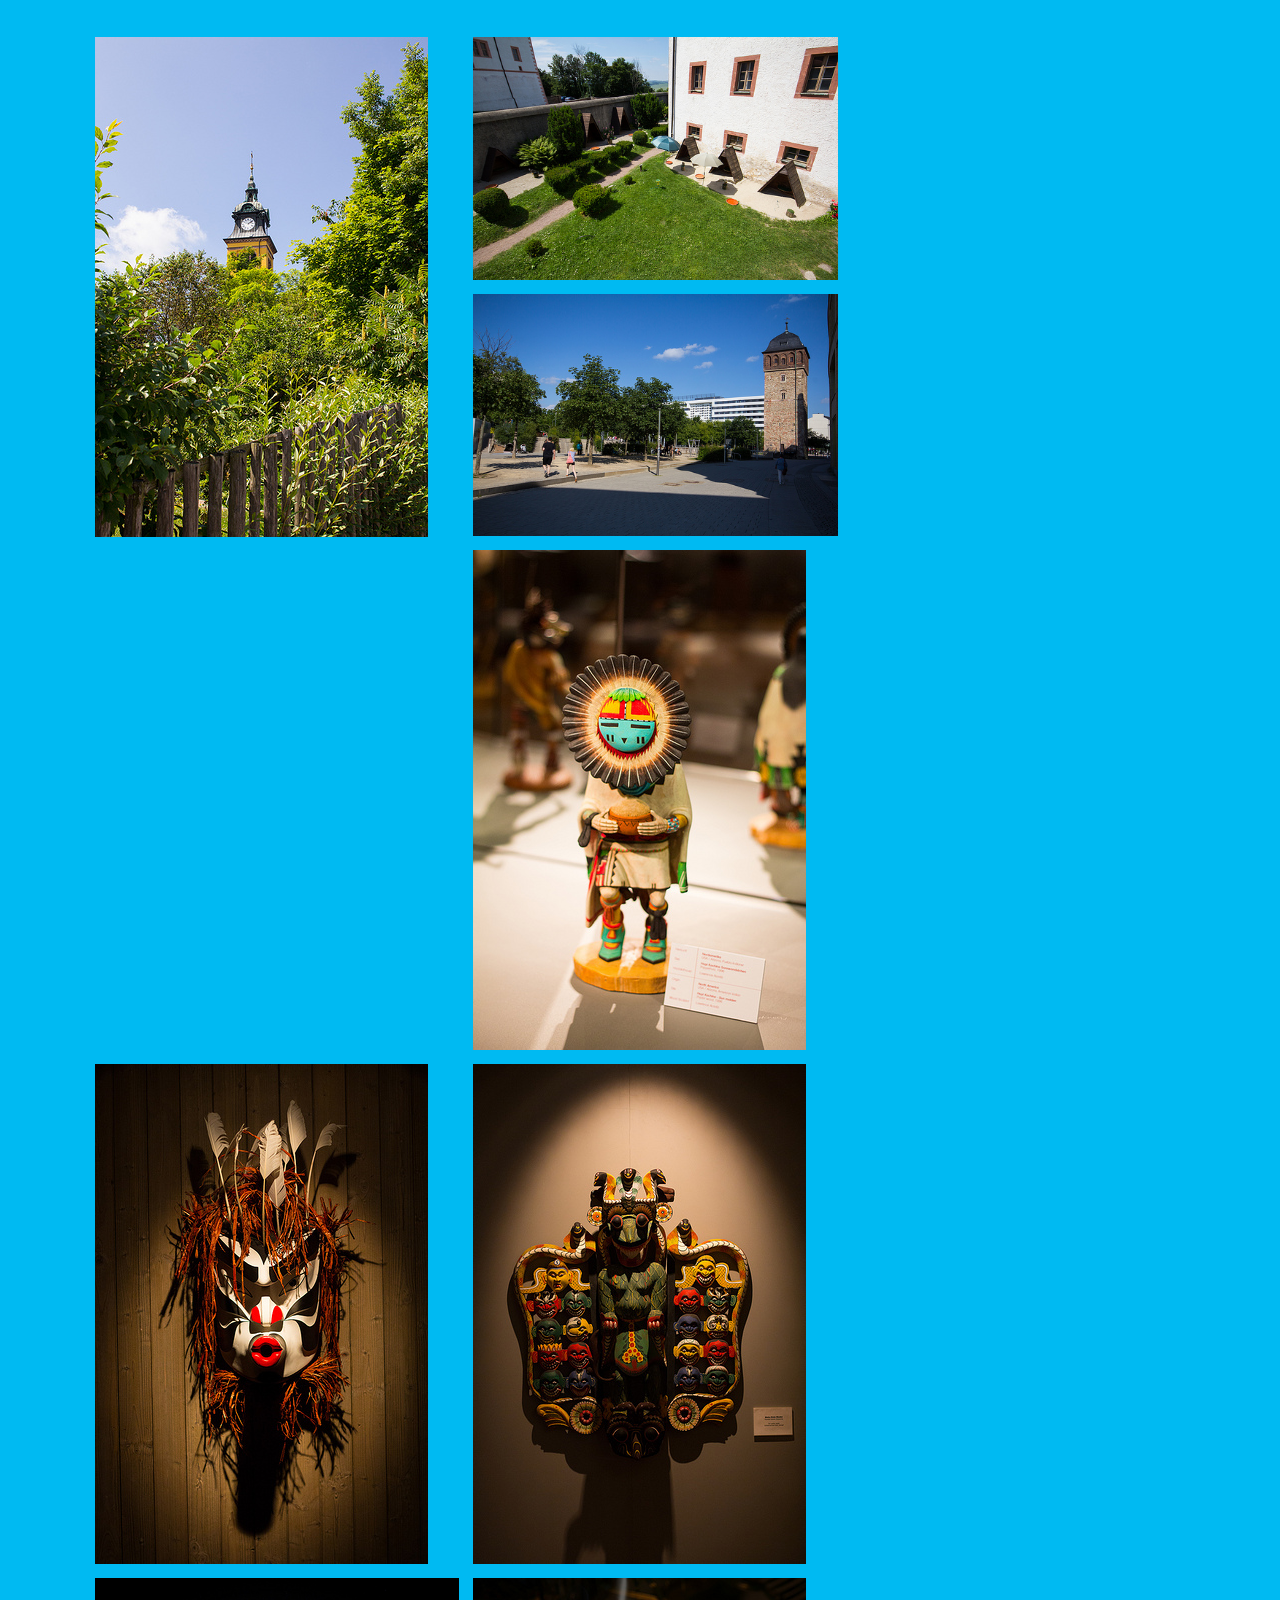
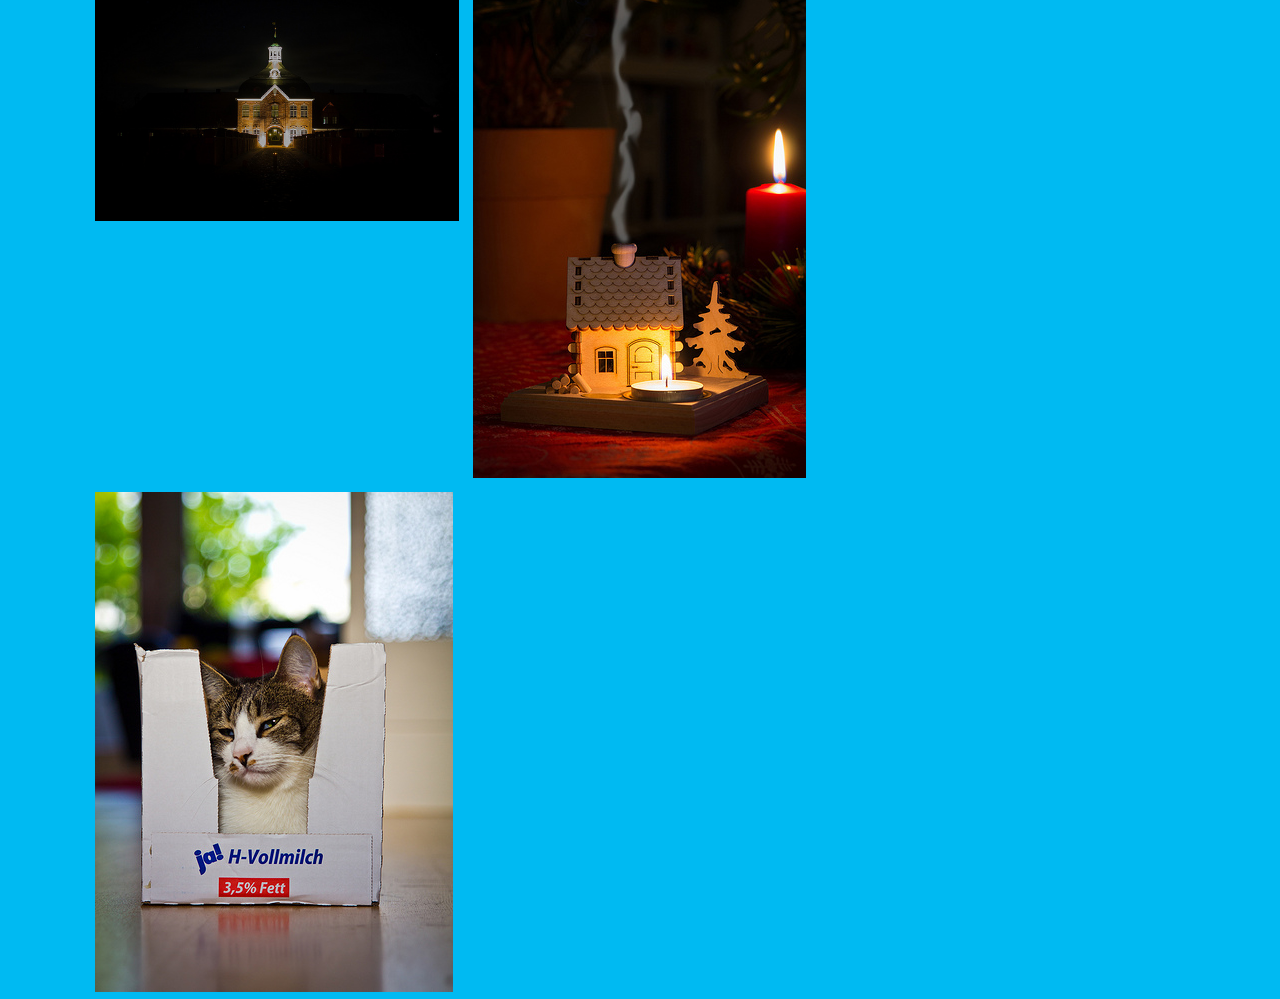
==== masonry/index.html @ 2b60f6bb "Try something with masonry" ====
<!DOCTYPE html>
<html>
<head>
    <meta charset="UTF-8" />
    <meta http-equiv="X-UA-Compatible" content="IE=edge,chrome=1">
    <meta name="viewport" content="width=device-width, initial-scale=1.0">
    <title>This is a Masonry Test</title>
    <link rel="stylesheet" type="text/css" href="css/masonry.css">
    <script type="text/javascript" src="js/masonry.pkgd.js"></script>
    <script type="text/javascript">
        var msnry = new Masonry( '#grid', {
            // options
            columnWidth: 200,
            itemSelector: '.item'
        });
    </script>
</head>
<body>
<ul class="grid" id="grid">
    <li class="item"><img src="img/pic1.jpg" /></li>
    <li class="item"><img src="img/pic2.jpg" /></li>
    <li class="item"><img src="img/pic3.jpg" /></li>
    <li class="item"><img src="img/pic4.jpg" /></li>
    <li class="item"><img src="img/pic5.jpg" /></li>
    <li class="item"><img src="img/pic6.jpg" /></li>
    <li class="item"><img src="img/pic7.jpg" /></li>
    <li class="item"><img src="img/pic8.jpg" /></li>
    <li class="item"><img src="img/pic9.jpg" /></li>
</ul>
</body>
</html>
---- masonry/css/masonry.css ----
body {
    background: #00baf2;
}


.grid {
    max-width: 69em;
    list-style: none;
    margin: 30px auto;
    padding: 0;
}

.grid li {
    display: block;
    float: left;
    padding: 7px;
    width: 33%;
}

.grid li img {
    outline: none;
    border: none;
    display: block;
    max-width: 100%;
}
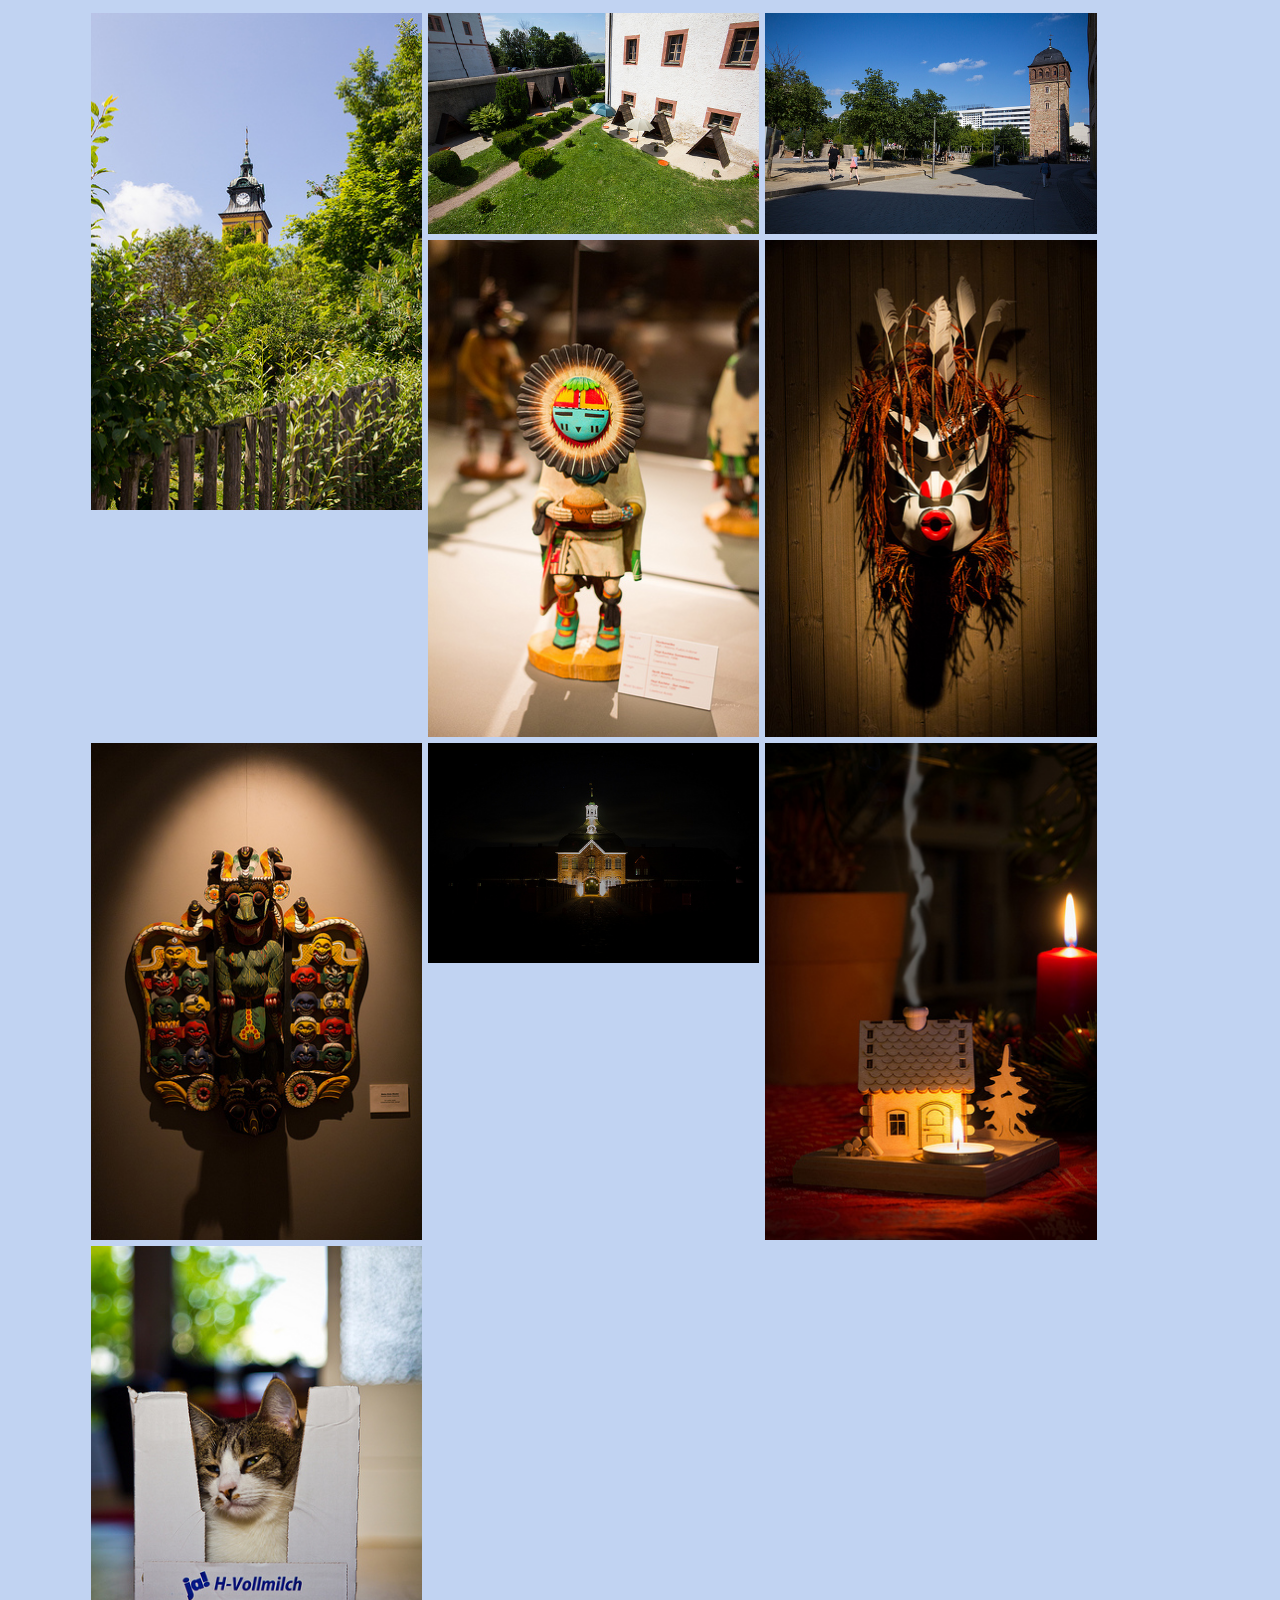
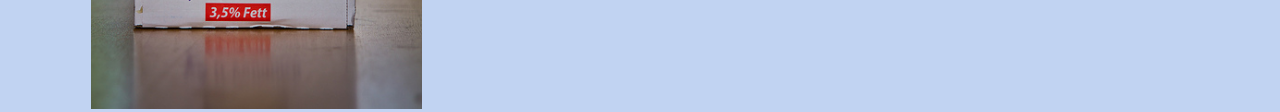
==== commit 0003909a: "Masonry better layout but no sorting" ====
--- a/masonry/index.html
+++ b/masonry/index.html
@@ -8,7 +8,8 @@
     <link rel="stylesheet" type="text/css" href="css/masonry.css">
     <script type="text/javascript" src="js/masonry.pkgd.js"></script>
     <script type="text/javascript">
-        var msnry = new Masonry( '#grid', {
+        var container = document.querySelector('#grid');
+        var msnry = new Masonry( container, {
             // options
             columnWidth: 200,
             itemSelector: '.item'
--- a/masonry/css/masonry.css
+++ b/masonry/css/masonry.css
@@ -1,20 +1,19 @@
 body {
-    background: #00baf2;
+    background: #c1d3f2;
 }
-
 
 .grid {
     max-width: 69em;
     list-style: none;
-    margin: 30px auto;
+    margin: 10px auto;
     padding: 0;
 }
 
 .grid li {
     display: block;
     float: left;
-    padding: 7px;
-    width: 33%;
+    padding: 3px;
+    width: 30%;
 }
 
 .grid li img {
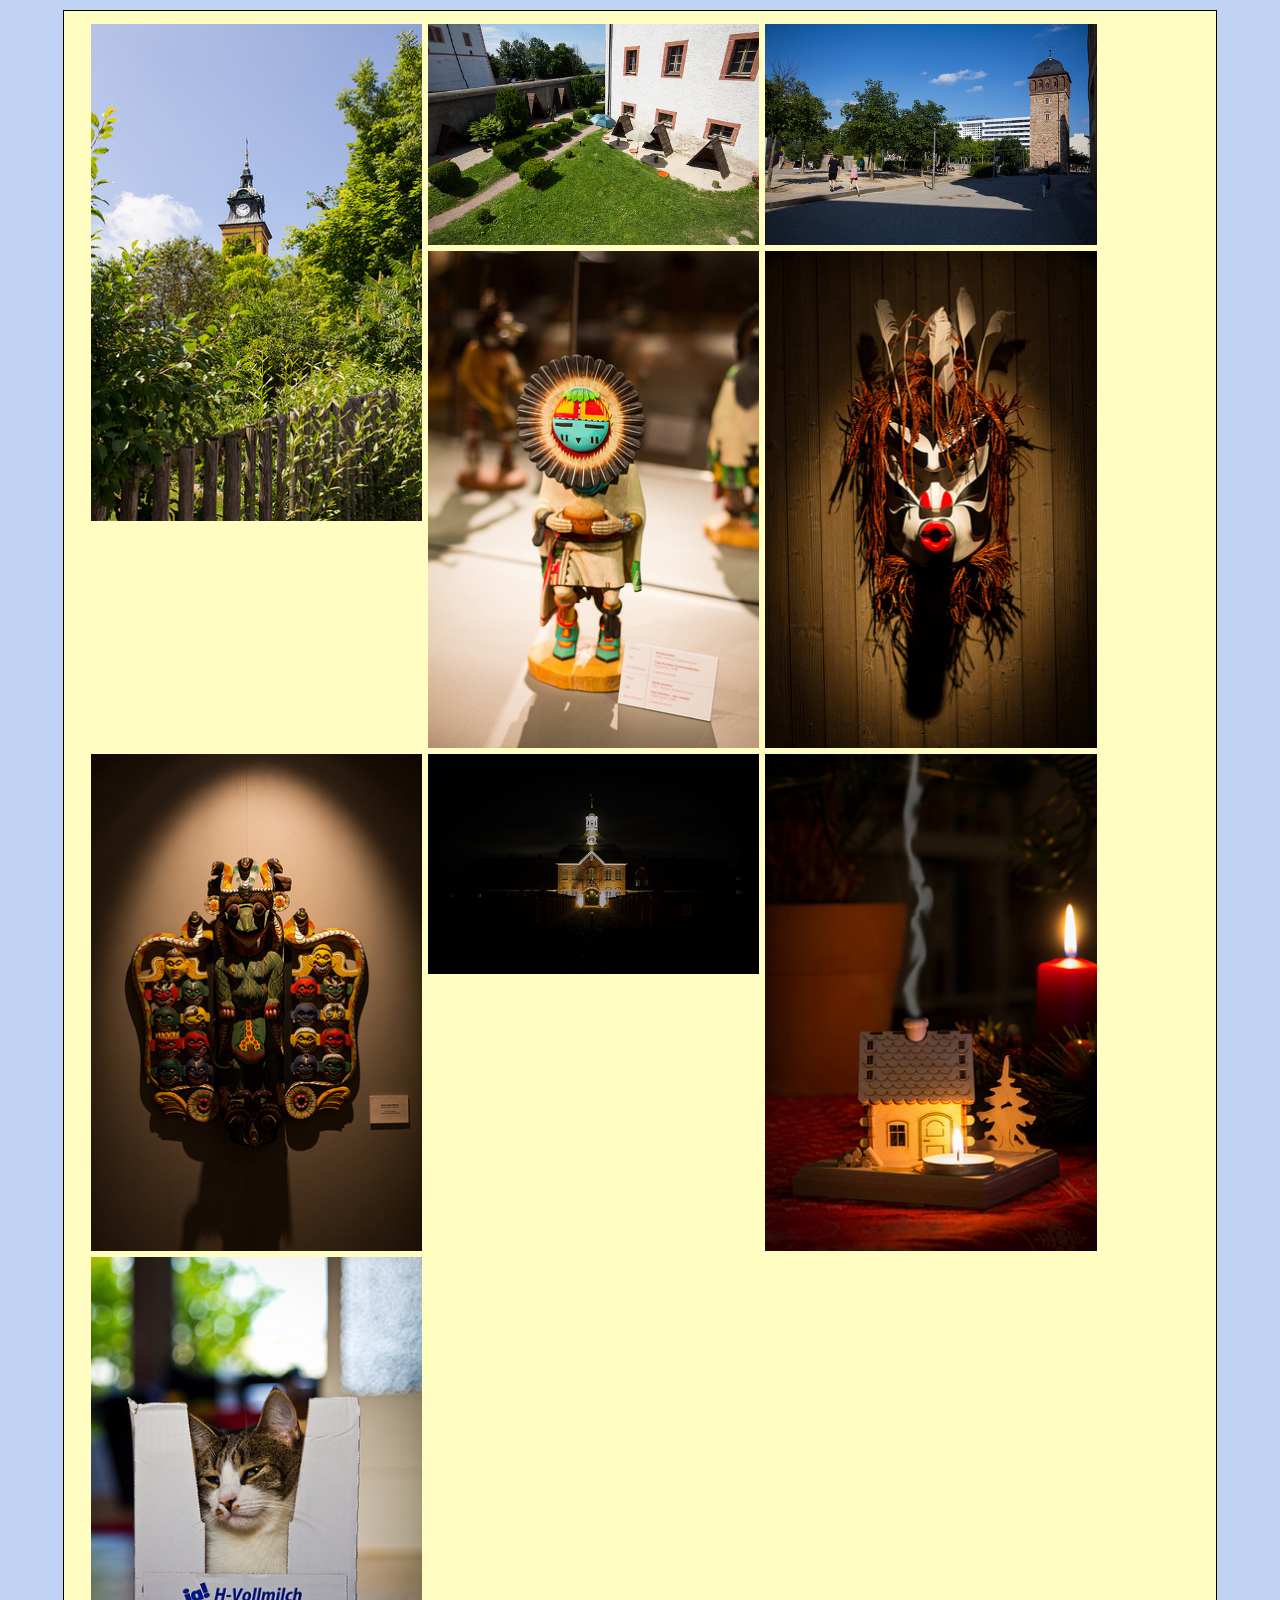
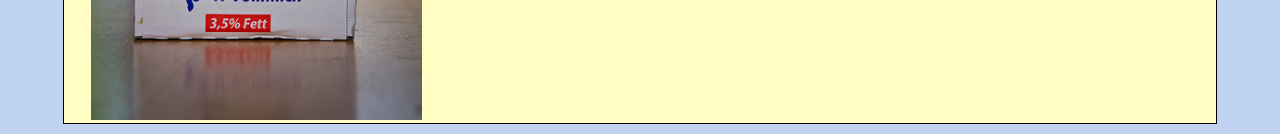
==== commit 292c7340: "Masonry 9 pic demo" ====
--- a/masonry/index.html
+++ b/masonry/index.html
@@ -17,6 +17,7 @@
     </script>
 </head>
 <body>
+<div id="content">
 <ul class="grid" id="grid">
     <li class="item"><img src="img/pic1.jpg" /></li>
     <li class="item"><img src="img/pic2.jpg" /></li>
@@ -28,5 +29,7 @@
     <li class="item"><img src="img/pic8.jpg" /></li>
     <li class="item"><img src="img/pic9.jpg" /></li>
 </ul>
+<div class="cboth"></div>
+</div>
 </body>
 </html>--- a/masonry/css/masonry.css
+++ b/masonry/css/masonry.css
@@ -1,5 +1,12 @@
 body {
     background: #c1d3f2;
+}
+
+#content {
+    max-width: 72em;
+    margin: 10px auto;
+    background-color: #fffdc1;
+    border: 1px solid #000;
 }
 
 .grid {
@@ -21,4 +28,8 @@
     border: none;
     display: block;
     max-width: 100%;
+}
+
+.cboth {
+    clear: both;
 }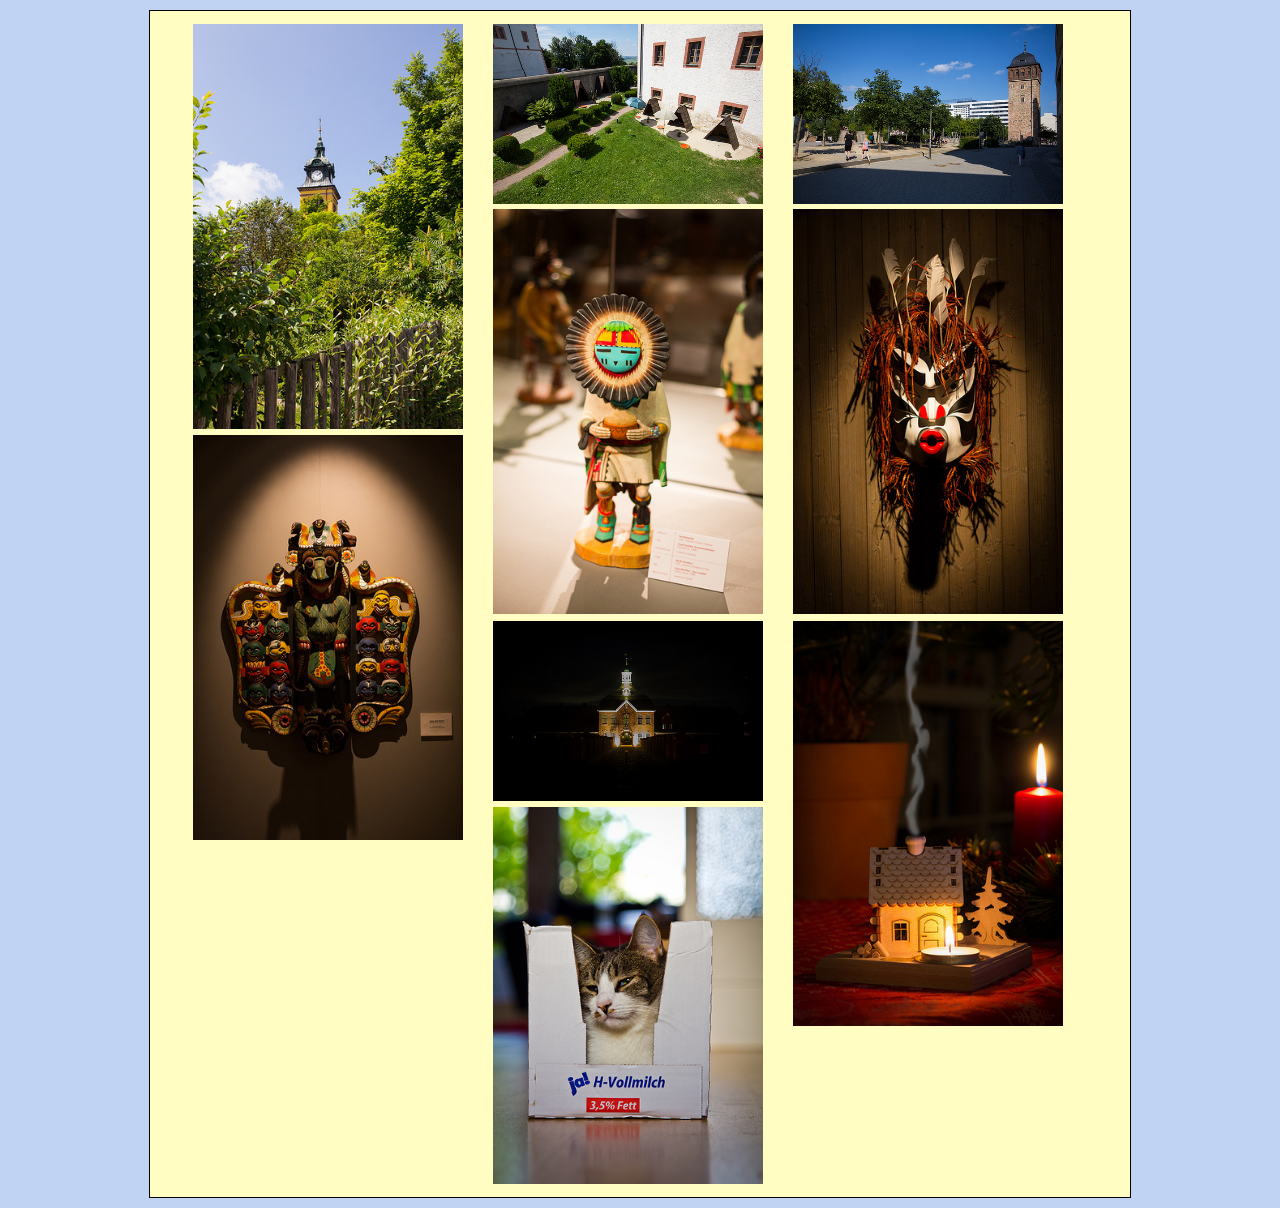
==== commit 1877aa7e: "Masonry 9pix Javascript working" ====
--- a/masonry/index.html
+++ b/masonry/index.html
@@ -8,17 +8,19 @@
     <link rel="stylesheet" type="text/css" href="css/masonry.css">
     <script type="text/javascript" src="js/masonry.pkgd.js"></script>
     <script type="text/javascript">
-        var container = document.querySelector('#grid');
-        var msnry = new Masonry( container, {
-            // options
-            columnWidth: 200,
-            itemSelector: '.item'
-        });
+        window.onload = function() {
+            var container = document.getElementById('gridid');
+            var msnry = new Masonry( container, {
+                // options
+                columnWidth: 300,
+                itemSelector: '.item'
+            });
+        }
     </script>
 </head>
 <body>
 <div id="content">
-<ul class="grid" id="grid">
+<ul class="grid" id="gridid">
     <li class="item"><img src="img/pic1.jpg" /></li>
     <li class="item"><img src="img/pic2.jpg" /></li>
     <li class="item"><img src="img/pic3.jpg" /></li>
--- a/masonry/css/masonry.css
+++ b/masonry/css/masonry.css
@@ -3,14 +3,14 @@
 }
 
 #content {
-    max-width: 72em;
+    max-width: 980px;
     margin: 10px auto;
     background-color: #fffdc1;
     border: 1px solid #000;
 }
 
 .grid {
-    max-width: 69em;
+    max-width: 900px;
     list-style: none;
     margin: 10px auto;
     padding: 0;
